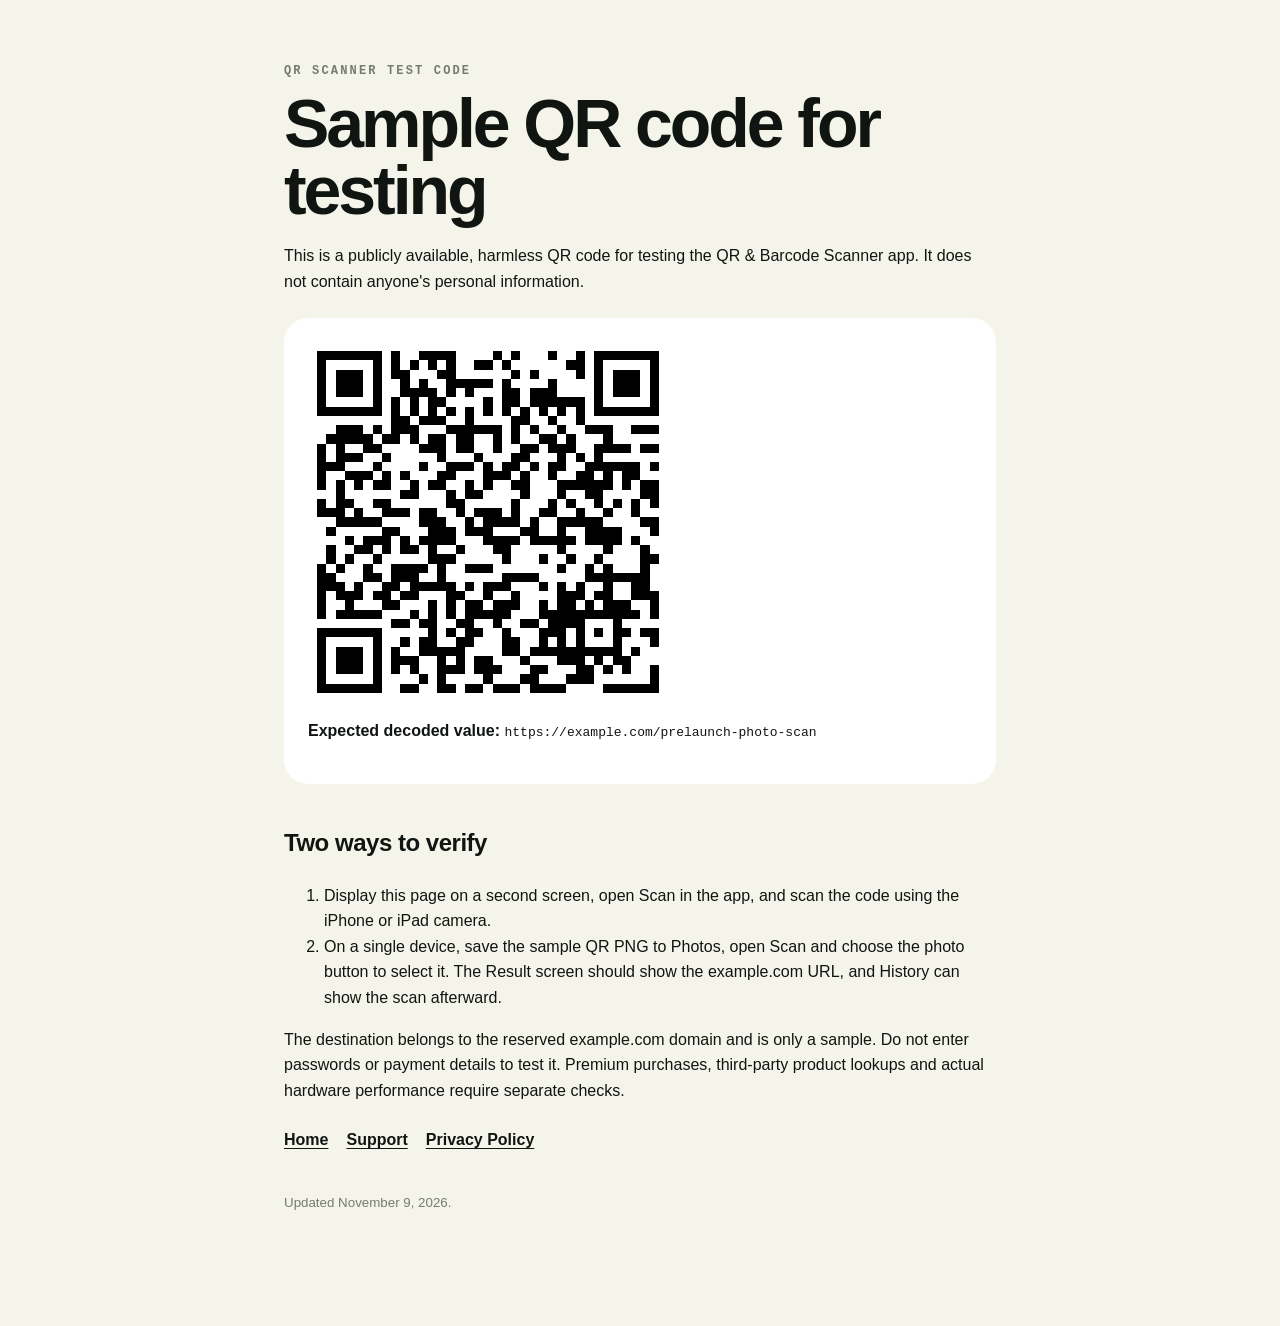
==== review-qr.html @ 49b17bf6 "Clarify optional barcode lookup privacy and provide review test QR" ====
<!doctype html>
<html lang="en">
<head><meta charset="utf-8"><meta name="viewport" content="width=device-width,initial-scale=1"><title>QR Scanner Review Sample</title><link rel="stylesheet" href="styles.css"></head>
<body><main>
  <div class="eyebrow">QR SCANNER TEST CODE</div>
  <h1>Sample QR code for testing</h1>
  <p>This is a publicly available, harmless QR code for testing the QR &amp; Barcode Scanner app. It does not contain anyone's personal information.</p>
  <div class="card">
    <img src="qr-review-sample.png" alt="QR code encoding https://example.com/prelaunch-photo-scan" width="360" height="360" style="display:block;width:100%;max-width:360px;height:auto;background:white;image-rendering:pixelated" />
    <p><strong>Expected decoded value:</strong> <code>https://example.com/prelaunch-photo-scan</code></p>
  </div>
  <h2>Two ways to verify</h2>
  <ol>
    <li>Display this page on a second screen, open Scan in the app, and scan the code using the iPhone or iPad camera.</li>
    <li>On a single device, save the sample QR PNG to Photos, open Scan and choose the photo button to select it. The Result screen should show the example.com URL, and History can show the scan afterward.</li>
  </ol>
  <p>The destination belongs to the reserved example.com domain and is only a sample. Do not enter passwords or payment details to test it. Premium purchases, third-party product lookups and actual hardware performance require separate checks.</p>
  <nav><a href="index.html">Home</a><a href="support.html">Support</a><a href="privacy.html">Privacy Policy</a></nav>
  <p><small>Updated November 9, 2026.</small></p>
</main></body></html>
---- styles.css ----
:root {
  color-scheme: light;
  --paper: #f4f4ea;
  --ink: #111511;
  --muted: #747b70;
  --accent: #c8ff3d;
  --card: #ffffff;
}
* { box-sizing: border-box; }
body {
  margin: 0;
  font-family: -apple-system, BlinkMacSystemFont, "Segoe UI", sans-serif;
  background: var(--paper);
  color: var(--ink);
  line-height: 1.6;
}
main { max-width: 760px; margin: 0 auto; padding: 64px 24px 96px; }
.eyebrow { font: 700 12px ui-monospace, monospace; letter-spacing: .18em; color: var(--muted); }
h1 { font-size: clamp(40px, 8vw, 68px); line-height: .98; letter-spacing: -.045em; margin: 12px 0 20px; }
h2 { margin-top: 40px; font-size: 24px; letter-spacing: -.02em; }
.card { background: var(--card); border-radius: 24px; padding: 24px; margin: 24px 0; }
a { color: var(--ink); font-weight: 650; text-decoration-thickness: 1px; text-underline-offset: 3px; }
nav { display: flex; gap: 18px; flex-wrap: wrap; margin: 24px 0 36px; }
.badge { display: inline-block; background: var(--accent); border-radius: 999px; padding: 6px 10px; font: 700 11px ui-monospace, monospace; }
small, .muted { color: var(--muted); }
ul { padding-left: 22px; }
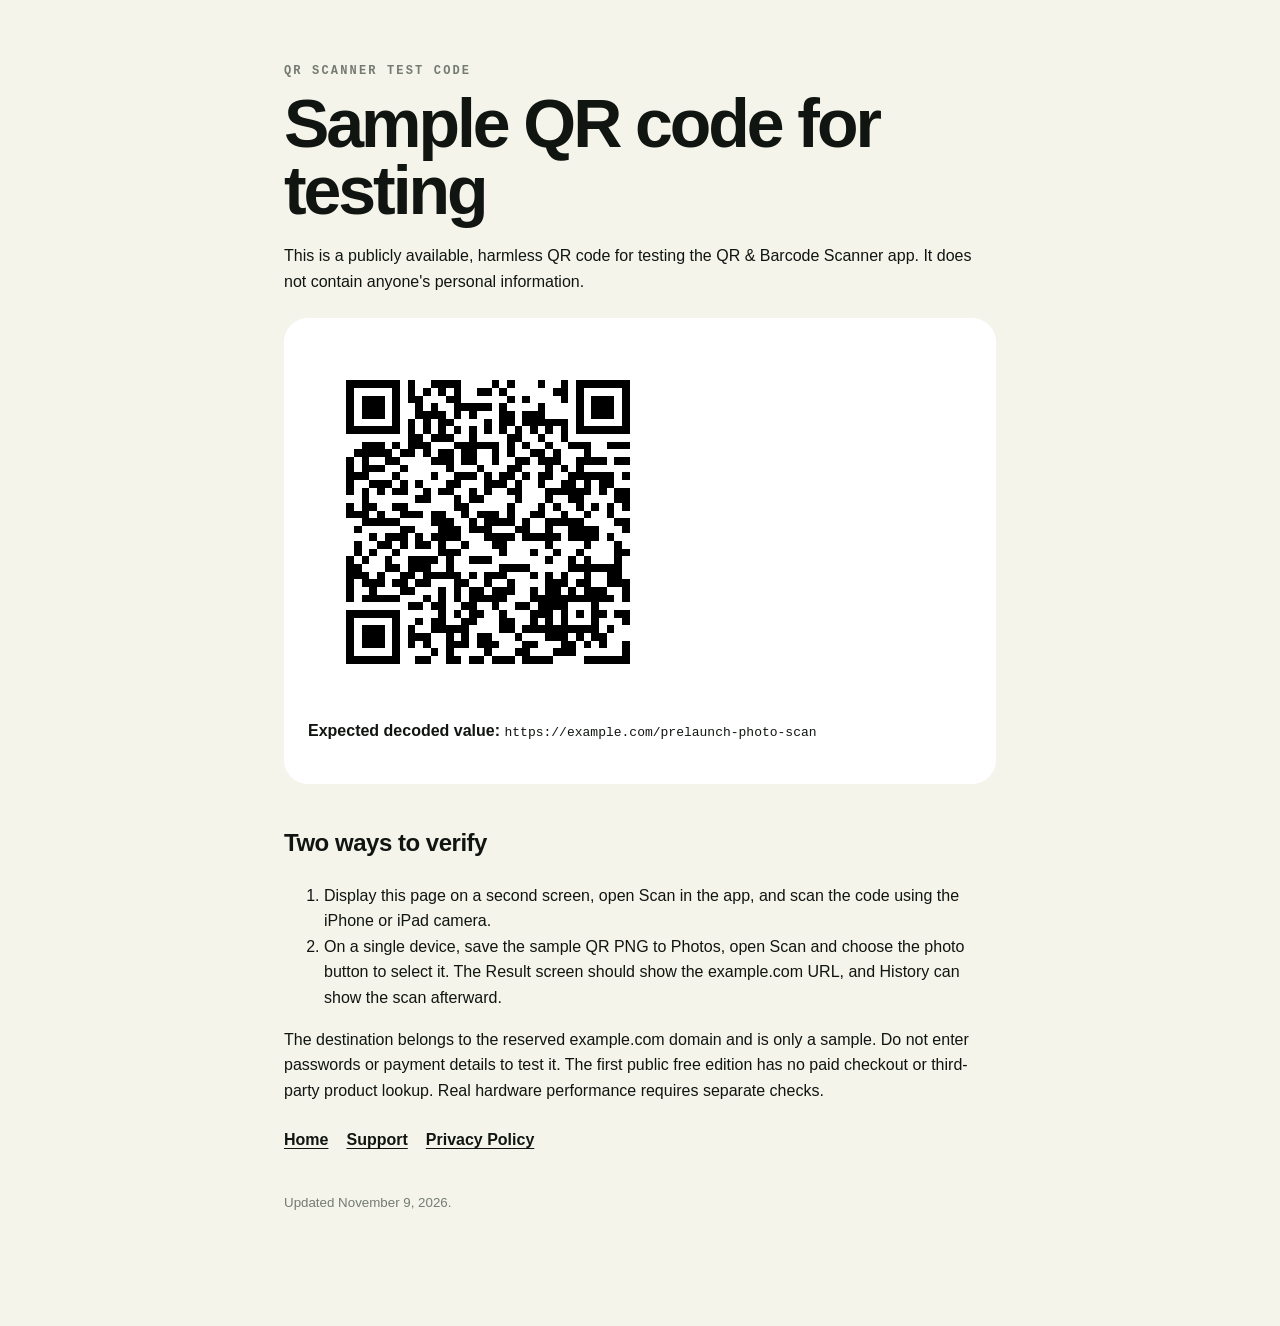
==== commit b9031d2b: "Disclose free QR first release and retain older beta privacy detail" ====
--- a/review-qr.html
+++ b/review-qr.html
@@ -14,7 +14,7 @@
     <li>Display this page on a second screen, open Scan in the app, and scan the code using the iPhone or iPad camera.</li>
     <li>On a single device, save the sample QR PNG to Photos, open Scan and choose the photo button to select it. The Result screen should show the example.com URL, and History can show the scan afterward.</li>
   </ol>
-  <p>The destination belongs to the reserved example.com domain and is only a sample. Do not enter passwords or payment details to test it. Premium purchases, third-party product lookups and actual hardware performance require separate checks.</p>
+  <p>The destination belongs to the reserved example.com domain and is only a sample. Do not enter passwords or payment details to test it. The first public free edition has no paid checkout or third-party product lookup. Real hardware performance requires separate checks.</p>
   <nav><a href="index.html">Home</a><a href="support.html">Support</a><a href="privacy.html">Privacy Policy</a></nav>
   <p><small>Updated November 9, 2026.</small></p>
 </main></body></html>
